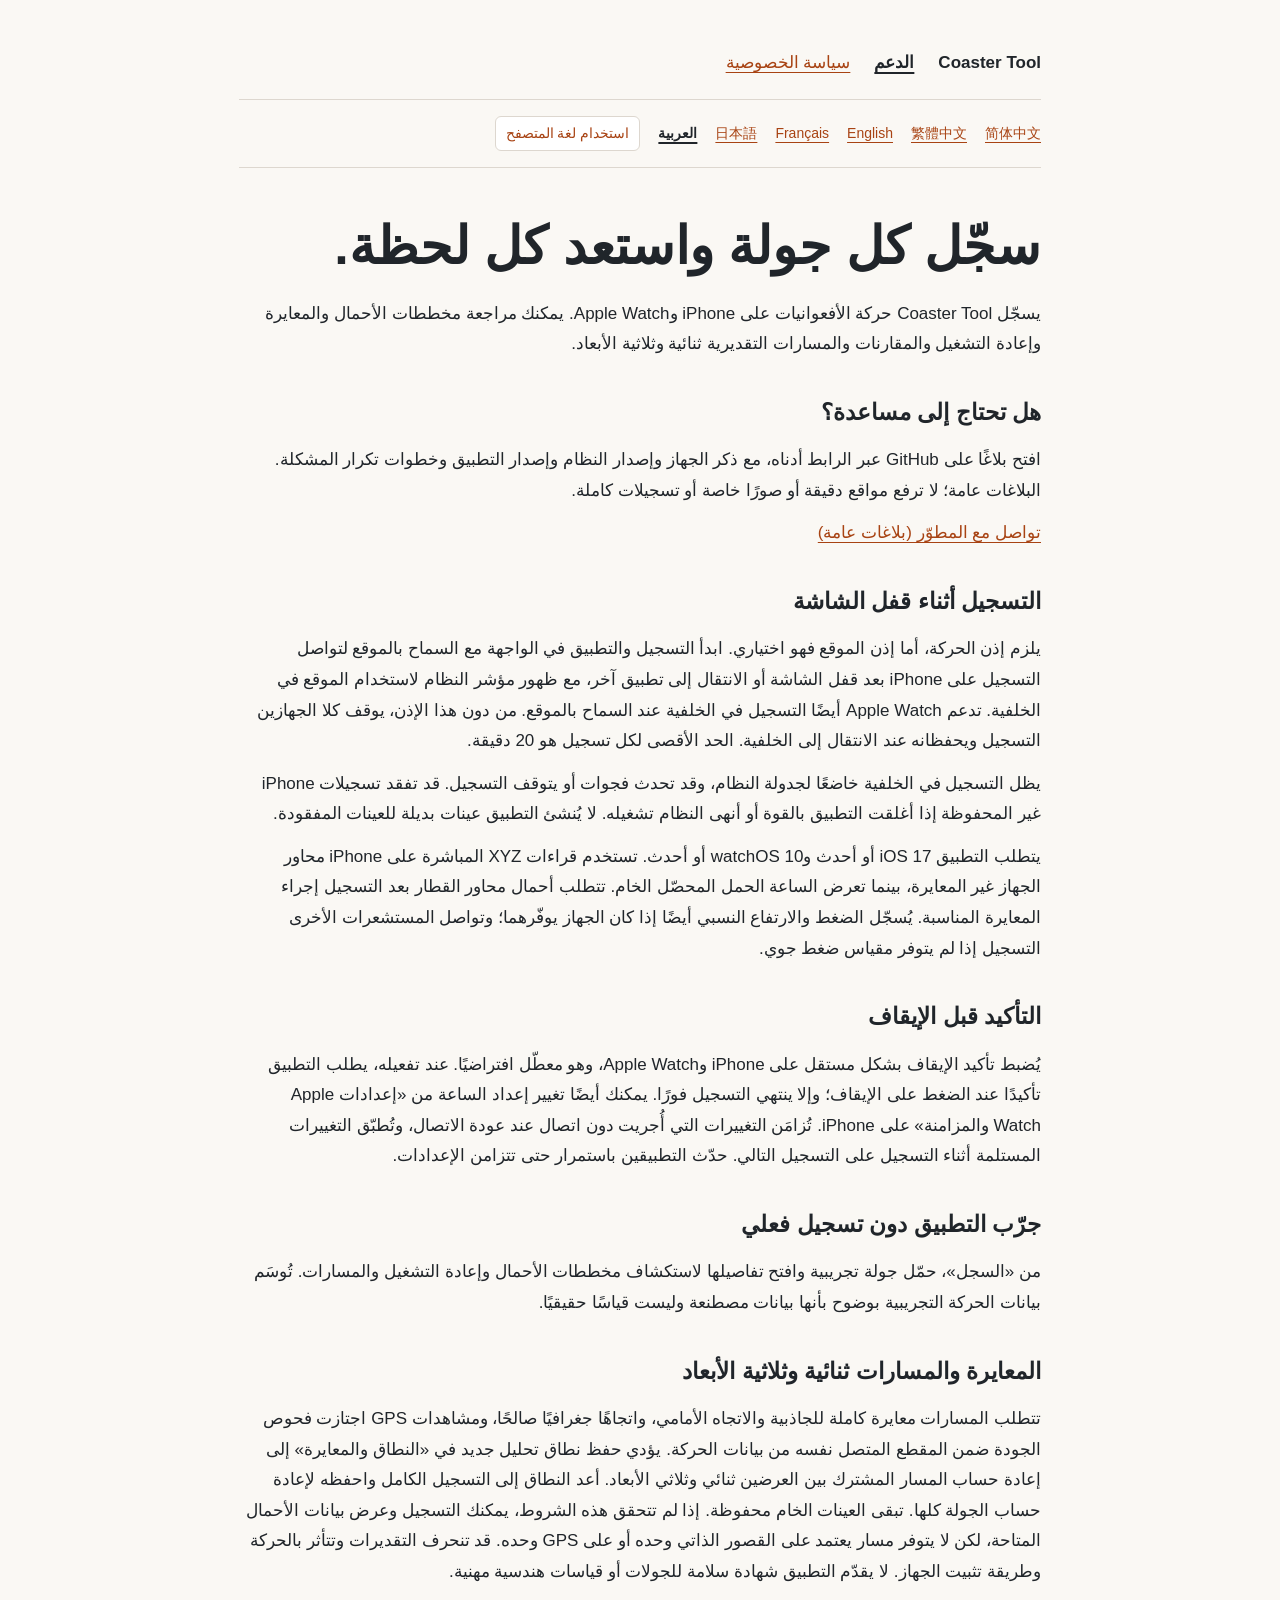
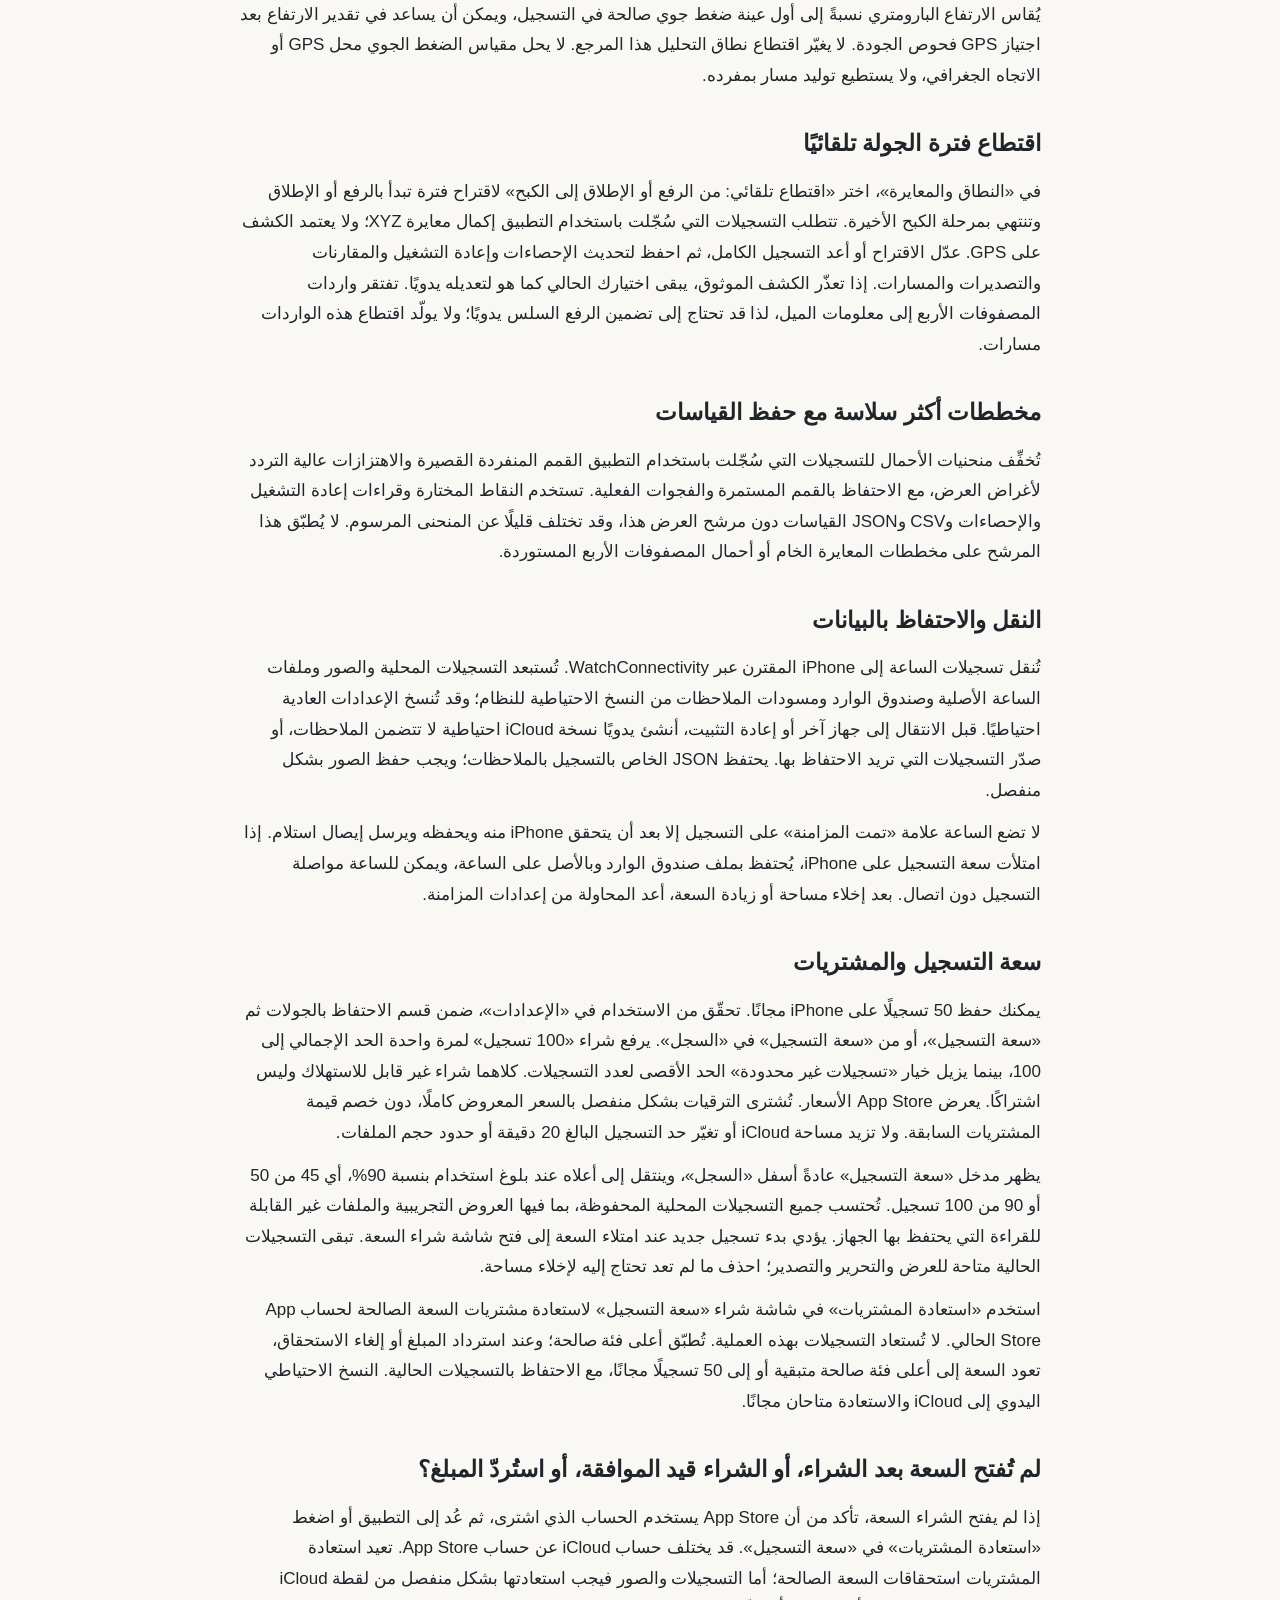
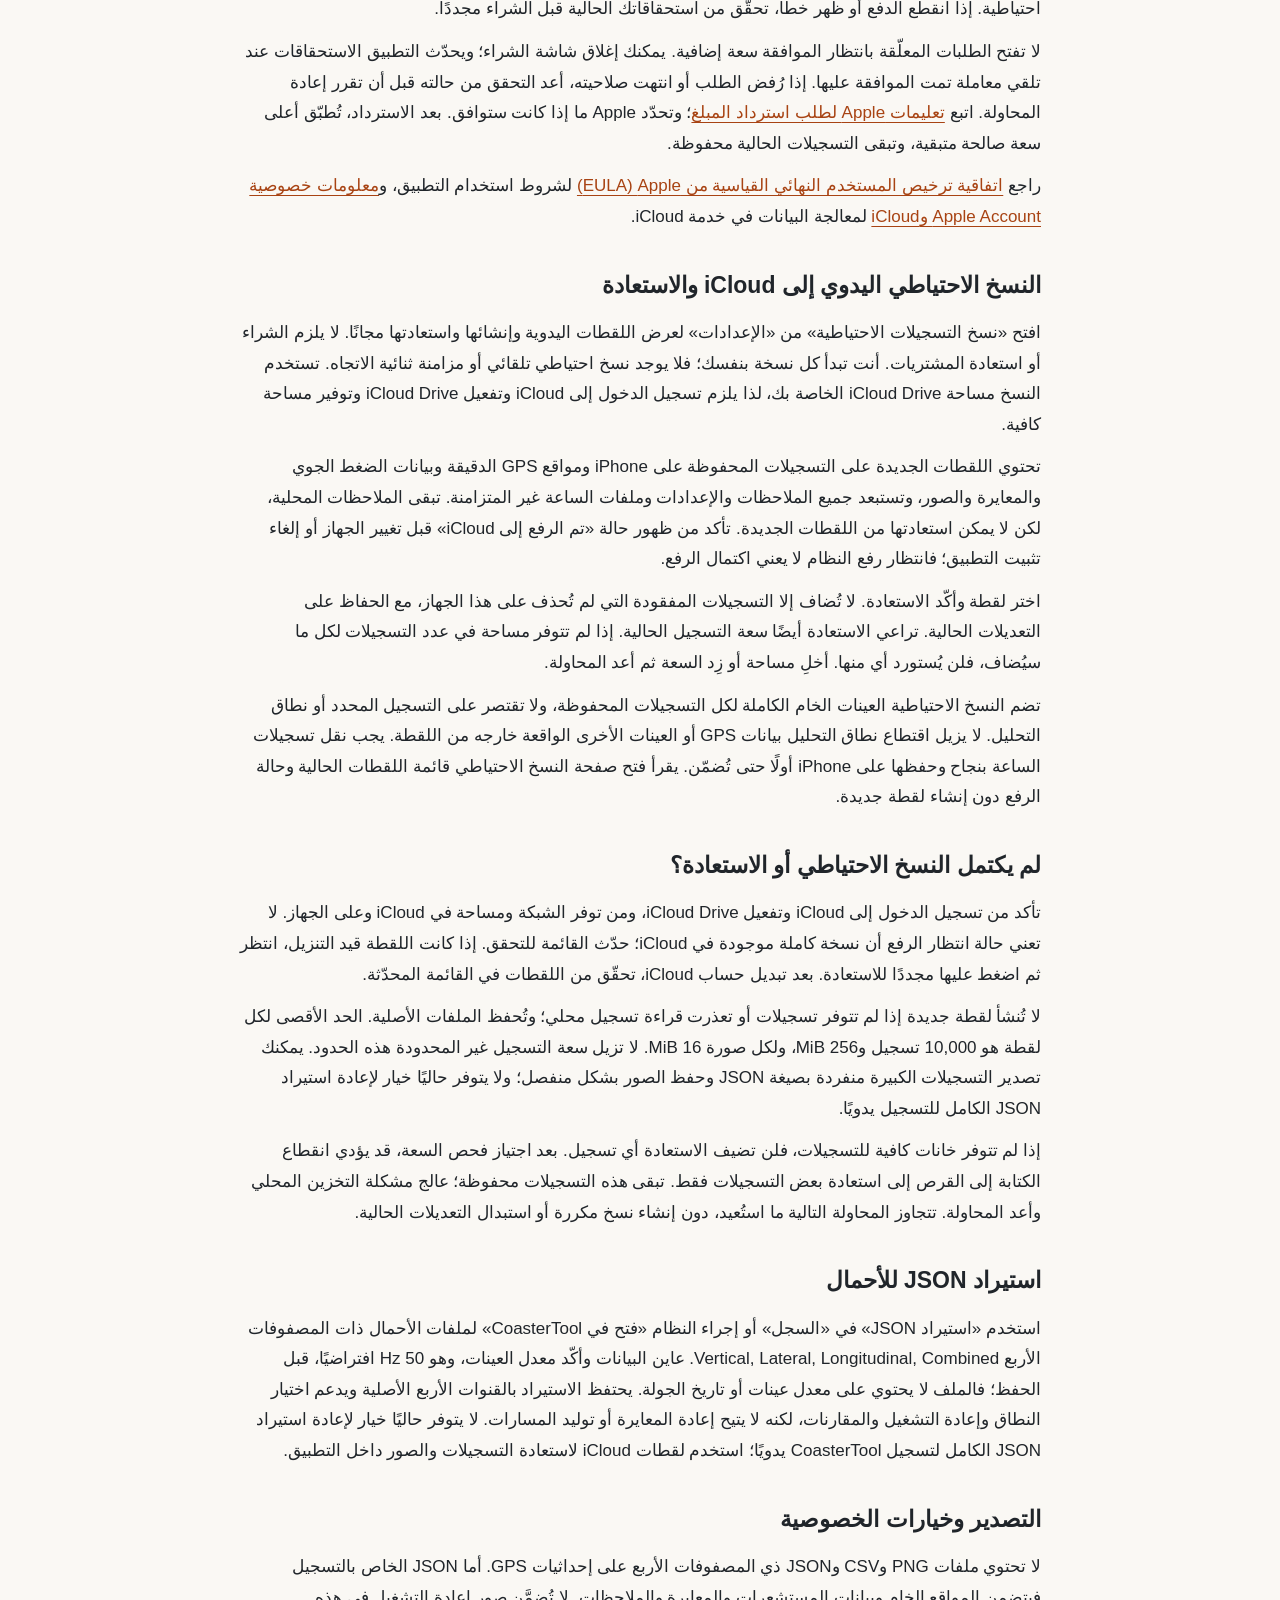
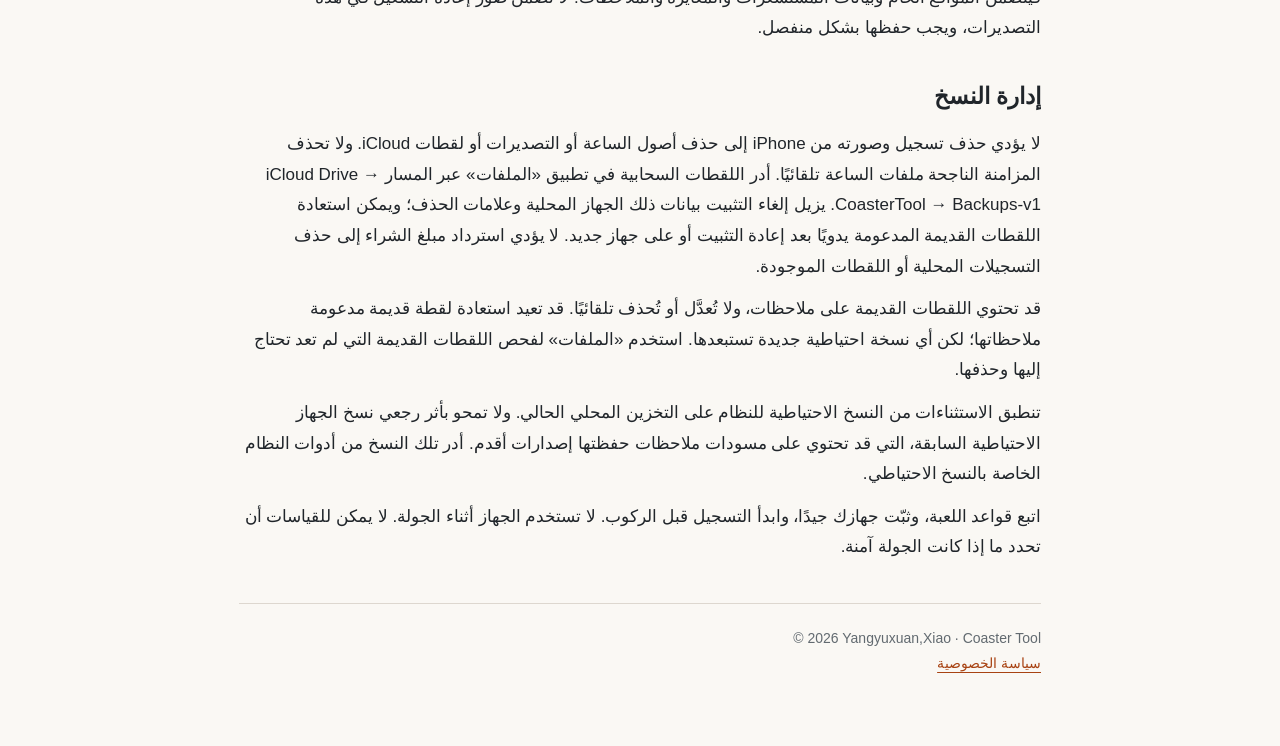
==== ar/index.html @ 950d268e "docs(i10n): add Japanese and Arabic" ====
<!doctype html>
<html lang="ar" data-language="ar" data-page="index.html" dir="rtl">
<head>
    <meta charset="utf-8">
    <meta name="viewport" content="width=device-width,initial-scale=1">
    <title>Coaster Tool — الدعم</title>
    <meta name="description" content="مساعدة Coaster Tool للتسجيل وشراء سعة التسجيل واستعادتها والنسخ الاحتياطي اليدوي المجاني إلى iCloud وإدارة البيانات.">
    <link rel="stylesheet" href="../style.css">
    <link rel="alternate" hreflang="zh-Hans" href="../zh-Hans/index.html">
    <link rel="alternate" hreflang="zh-Hant" href="../zh-Hant/index.html">
    <link rel="alternate" hreflang="en" href="../en/index.html">
    <link rel="alternate" hreflang="fr" href="../fr/index.html">
    <link rel="alternate" hreflang="ja" href="../ja/index.html">
    <link rel="alternate" hreflang="ar" href="../ar/index.html">
    <link rel="alternate" hreflang="x-default" href="../index.html">
    <script src="../language.js" defer></script>
</head>
<body>
<main>
    <nav aria-label="التنقل في الموقع">
        <strong><bdi dir="ltr">Coaster Tool</bdi></strong>
        <a href="index.html" aria-current="page">الدعم</a>
        <a href="privacy.html">سياسة الخصوصية</a>
    </nav>
    <nav class="language-switcher" aria-label="اختر اللغة">
        <a href="../zh-Hans/index.html" lang="zh-Hans" hreflang="zh-Hans" data-language-link="zh-Hans" dir="ltr">简体中文</a>
        <a href="../zh-Hant/index.html" lang="zh-Hant" hreflang="zh-Hant" data-language-link="zh-Hant" dir="ltr">繁體中文</a>
        <a href="../en/index.html" lang="en" hreflang="en" data-language-link="en" dir="ltr">English</a>
        <a href="../fr/index.html" lang="fr" hreflang="fr" data-language-link="fr" dir="ltr">Français</a>
        <a href="../ja/index.html" lang="ja" hreflang="ja" data-language-link="ja" dir="ltr">日本語</a>
        <a href="../ar/index.html" lang="ar" hreflang="ar" data-language-link="ar" aria-current="true" dir="rtl">العربية</a>
        <button type="button" data-auto-language hidden>استخدام لغة المتصفح</button>
    </nav>
    <h1>سجّل كل جولة واستعد كل لحظة.</h1>
    <p>يسجّل <bdi dir="ltr">Coaster Tool</bdi> حركة الأفعوانيات على iPhone وApple Watch. يمكنك مراجعة مخططات الأحمال والمعايرة وإعادة التشغيل والمقارنات والمسارات التقديرية ثنائية وثلاثية الأبعاد.</p>
    <h2>هل تحتاج إلى مساعدة؟</h2>
    <p>افتح بلاغًا على GitHub عبر الرابط أدناه، مع ذكر الجهاز وإصدار النظام وإصدار التطبيق وخطوات تكرار المشكلة. البلاغات عامة؛ لا ترفع مواقع دقيقة أو صورًا خاصة أو تسجيلات كاملة.</p>
    <p><a href="https://github.com/YangYuXuanXiao/CoasterToolWeb/issues">تواصل مع المطوّر (بلاغات عامة)</a></p>
    <h2>التسجيل أثناء قفل الشاشة</h2>
    <p>يلزم إذن الحركة، أما إذن الموقع فهو اختياري. ابدأ التسجيل والتطبيق في الواجهة مع السماح بالموقع لتواصل التسجيل على iPhone بعد قفل الشاشة أو الانتقال إلى تطبيق آخر، مع ظهور مؤشر النظام لاستخدام الموقع في الخلفية. تدعم Apple Watch أيضًا التسجيل في الخلفية عند السماح بالموقع. من دون هذا الإذن، يوقف كلا الجهازين التسجيل ويحفظانه عند الانتقال إلى الخلفية. الحد الأقصى لكل تسجيل هو 20 دقيقة.</p>
    <p>يظل التسجيل في الخلفية خاضعًا لجدولة النظام، وقد تحدث فجوات أو يتوقف التسجيل. قد تفقد تسجيلات iPhone غير المحفوظة إذا أغلقت التطبيق بالقوة أو أنهى النظام تشغيله. لا يُنشئ التطبيق عينات بديلة للعينات المفقودة.</p>
    <p>يتطلب التطبيق iOS 17 أو أحدث وwatchOS 10 أو أحدث. تستخدم قراءات XYZ المباشرة على iPhone محاور الجهاز غير المعايرة، بينما تعرض الساعة الحمل المحصّل الخام. تتطلب أحمال محاور القطار بعد التسجيل إجراء المعايرة المناسبة. يُسجّل الضغط والارتفاع النسبي أيضًا إذا كان الجهاز يوفّرهما؛ وتواصل المستشعرات الأخرى التسجيل إذا لم يتوفر مقياس ضغط جوي.</p>
    <h2>التأكيد قبل الإيقاف</h2>
    <p>يُضبط تأكيد الإيقاف بشكل مستقل على iPhone وApple Watch، وهو معطّل افتراضيًا. عند تفعيله، يطلب التطبيق تأكيدًا عند الضغط على الإيقاف؛ وإلا ينتهي التسجيل فورًا. يمكنك أيضًا تغيير إعداد الساعة من «إعدادات Apple Watch والمزامنة» على iPhone. تُزامَن التغييرات التي أُجريت دون اتصال عند عودة الاتصال، وتُطبّق التغييرات المستلمة أثناء التسجيل على التسجيل التالي. حدّث التطبيقين باستمرار حتى تتزامن الإعدادات.</p>
    <h2>جرّب التطبيق دون تسجيل فعلي</h2>
    <p>من «السجل»، حمّل جولة تجريبية وافتح تفاصيلها لاستكشاف مخططات الأحمال وإعادة التشغيل والمسارات. تُوسَم بيانات الحركة التجريبية بوضوح بأنها بيانات مصطنعة وليست قياسًا حقيقيًا.</p>
    <h2>المعايرة والمسارات ثنائية وثلاثية الأبعاد</h2>
    <p>تتطلب المسارات معايرة كاملة للجاذبية والاتجاه الأمامي، واتجاهًا جغرافيًا صالحًا، ومشاهدات GPS اجتازت فحوص الجودة ضمن المقطع المتصل نفسه من بيانات الحركة. يؤدي حفظ نطاق تحليل جديد في «النطاق والمعايرة» إلى إعادة حساب المسار المشترك بين العرضين ثنائي وثلاثي الأبعاد. أعد النطاق إلى التسجيل الكامل واحفظه لإعادة حساب الجولة كلها. تبقى العينات الخام محفوظة. إذا لم تتحقق هذه الشروط، يمكنك التسجيل وعرض بيانات الأحمال المتاحة، لكن لا يتوفر مسار يعتمد على القصور الذاتي وحده أو على GPS وحده. قد تنحرف التقديرات وتتأثر بالحركة وطريقة تثبيت الجهاز. لا يقدّم التطبيق شهادة سلامة للجولات أو قياسات هندسية مهنية.</p>
    <p>يُقاس الارتفاع البارومتري نسبةً إلى أول عينة ضغط جوي صالحة في التسجيل، ويمكن أن يساعد في تقدير الارتفاع بعد اجتياز GPS فحوص الجودة. لا يغيّر اقتطاع نطاق التحليل هذا المرجع. لا يحل مقياس الضغط الجوي محل GPS أو الاتجاه الجغرافي، ولا يستطيع توليد مسار بمفرده.</p>
    <h2>اقتطاع فترة الجولة تلقائيًا</h2>
    <p>في «النطاق والمعايرة»، اختر «اقتطاع تلقائي: من الرفع أو الإطلاق إلى الكبح» لاقتراح فترة تبدأ بالرفع أو الإطلاق وتنتهي بمرحلة الكبح الأخيرة. تتطلب التسجيلات التي سُجّلت باستخدام التطبيق إكمال معايرة XYZ؛ ولا يعتمد الكشف على GPS. عدّل الاقتراح أو أعد التسجيل الكامل، ثم احفظ لتحديث الإحصاءات وإعادة التشغيل والمقارنات والتصديرات والمسارات. إذا تعذّر الكشف الموثوق، يبقى اختيارك الحالي كما هو لتعديله يدويًا. تفتقر واردات المصفوفات الأربع إلى معلومات الميل، لذا قد تحتاج إلى تضمين الرفع السلس يدويًا؛ ولا يولّد اقتطاع هذه الواردات مسارات.</p>
    <h2>مخططات أكثر سلاسة مع حفظ القياسات</h2>
    <p>تُخفِّف منحنيات الأحمال للتسجيلات التي سُجّلت باستخدام التطبيق القمم المنفردة القصيرة والاهتزازات عالية التردد لأغراض العرض، مع الاحتفاظ بالقمم المستمرة والفجوات الفعلية. تستخدم النقاط المختارة وقراءات إعادة التشغيل والإحصاءات وCSV وJSON القياسات دون مرشح العرض هذا، وقد تختلف قليلًا عن المنحنى المرسوم. لا يُطبّق هذا المرشح على مخططات المعايرة الخام أو أحمال المصفوفات الأربع المستوردة.</p>
    <h2>النقل والاحتفاظ بالبيانات</h2>
    <p>تُنقل تسجيلات الساعة إلى iPhone المقترن عبر WatchConnectivity. تُستبعد التسجيلات المحلية والصور وملفات الساعة الأصلية وصندوق الوارد ومسودات الملاحظات من النسخ الاحتياطية للنظام؛ وقد تُنسخ الإعدادات العادية احتياطيًا. قبل الانتقال إلى جهاز آخر أو إعادة التثبيت، أنشئ يدويًا نسخة iCloud احتياطية لا تتضمن الملاحظات، أو صدّر التسجيلات التي تريد الاحتفاظ بها. يحتفظ JSON الخاص بالتسجيل بالملاحظات؛ ويجب حفظ الصور بشكل منفصل.</p>
    <p>لا تضع الساعة علامة «تمت المزامنة» على التسجيل إلا بعد أن يتحقق iPhone منه ويحفظه ويرسل إيصال استلام. إذا امتلأت سعة التسجيل على iPhone، يُحتفظ بملف صندوق الوارد وبالأصل على الساعة، ويمكن للساعة مواصلة التسجيل دون اتصال. بعد إخلاء مساحة أو زيادة السعة، أعد المحاولة من إعدادات المزامنة.</p>
    <h2>سعة التسجيل والمشتريات</h2>
    <p>يمكنك حفظ 50 تسجيلًا على iPhone مجانًا. تحقّق من الاستخدام في «الإعدادات»، ضمن قسم الاحتفاظ بالجولات ثم «سعة التسجيل»، أو من «سعة التسجيل» في «السجل». يرفع شراء «100 تسجيل» لمرة واحدة الحد الإجمالي إلى 100، بينما يزيل خيار «تسجيلات غير محدودة» الحد الأقصى لعدد التسجيلات. كلاهما شراء غير قابل للاستهلاك وليس اشتراكًا. يعرض App Store الأسعار. تُشترى الترقيات بشكل منفصل بالسعر المعروض كاملًا، دون خصم قيمة المشتريات السابقة. ولا تزيد مساحة iCloud أو تغيّر حد التسجيل البالغ 20 دقيقة أو حدود حجم الملفات.</p>
    <p>يظهر مدخل «سعة التسجيل» عادةً أسفل «السجل»، وينتقل إلى أعلاه عند بلوغ استخدام بنسبة 90%، أي 45 من 50 أو 90 من 100 تسجيل. تُحتسب جميع التسجيلات المحلية المحفوظة، بما فيها العروض التجريبية والملفات غير القابلة للقراءة التي يحتفظ بها الجهاز. يؤدي بدء تسجيل جديد عند امتلاء السعة إلى فتح شاشة شراء السعة. تبقى التسجيلات الحالية متاحة للعرض والتحرير والتصدير؛ احذف ما لم تعد تحتاج إليه لإخلاء مساحة.</p>
    <p>استخدم «استعادة المشتريات» في شاشة شراء «سعة التسجيل» لاستعادة مشتريات السعة الصالحة لحساب App Store الحالي. لا تُستعاد التسجيلات بهذه العملية. تُطبّق أعلى فئة صالحة؛ وعند استرداد المبلغ أو إلغاء الاستحقاق، تعود السعة إلى أعلى فئة صالحة متبقية أو إلى 50 تسجيلًا مجانًا، مع الاحتفاظ بالتسجيلات الحالية. النسخ الاحتياطي اليدوي إلى iCloud والاستعادة متاحان مجانًا.</p>
    <h2>لم تُفتح السعة بعد الشراء، أو الشراء قيد الموافقة، أو استُردّ المبلغ؟</h2>
    <p>إذا لم يفتح الشراء السعة، تأكد من أن App Store يستخدم الحساب الذي اشترى، ثم عُد إلى التطبيق أو اضغط «استعادة المشتريات» في «سعة التسجيل». قد يختلف حساب iCloud عن حساب App Store. تعيد استعادة المشتريات استحقاقات السعة الصالحة؛ أما التسجيلات والصور فيجب استعادتها بشكل منفصل من لقطة iCloud احتياطية. إذا انقطع الدفع أو ظهر خطأ، تحقّق من استحقاقاتك الحالية قبل الشراء مجددًا.</p>
    <p>لا تفتح الطلبات المعلّقة بانتظار الموافقة سعة إضافية. يمكنك إغلاق شاشة الشراء؛ ويحدّث التطبيق الاستحقاقات عند تلقي معاملة تمت الموافقة عليها. إذا رُفض الطلب أو انتهت صلاحيته، أعد التحقق من حالته قبل أن تقرر إعادة المحاولة. اتبع <a href="https://support.apple.com/en-us/118223">تعليمات Apple لطلب استرداد المبلغ</a>؛ وتحدّد Apple ما إذا كانت ستوافق. بعد الاسترداد، تُطبّق أعلى سعة صالحة متبقية، وتبقى التسجيلات الحالية محفوظة.</p>
    <p>راجع <a href="https://www.apple.com/legal/internet-services/itunes/dev/stdeula/">اتفاقية ترخيص المستخدم النهائي القياسية من Apple‏ (EULA)</a> لشروط استخدام التطبيق، و<a href="https://www.apple.com/legal/privacy/data/en/apple-id/">معلومات خصوصية Apple Account وiCloud</a> لمعالجة البيانات في خدمة iCloud.</p>
    <h2>النسخ الاحتياطي اليدوي إلى iCloud والاستعادة</h2>
    <p>افتح «نسخ التسجيلات الاحتياطية» من «الإعدادات» لعرض اللقطات اليدوية وإنشائها واستعادتها مجانًا. لا يلزم الشراء أو استعادة المشتريات. أنت تبدأ كل نسخة بنفسك؛ فلا يوجد نسخ احتياطي تلقائي أو مزامنة ثنائية الاتجاه. تستخدم النسخ مساحة iCloud Drive الخاصة بك، لذا يلزم تسجيل الدخول إلى iCloud وتفعيل iCloud Drive وتوفير مساحة كافية.</p>
    <p>تحتوي اللقطات الجديدة على التسجيلات المحفوظة على iPhone ومواقع GPS الدقيقة وبيانات الضغط الجوي والمعايرة والصور، وتستبعد جميع الملاحظات والإعدادات وملفات الساعة غير المتزامنة. تبقى الملاحظات المحلية، لكن لا يمكن استعادتها من اللقطات الجديدة. تأكد من ظهور حالة «تم الرفع إلى iCloud» قبل تغيير الجهاز أو إلغاء تثبيت التطبيق؛ فانتظار رفع النظام لا يعني اكتمال الرفع.</p>
    <p>اختر لقطة وأكّد الاستعادة. لا تُضاف إلا التسجيلات المفقودة التي لم تُحذف على هذا الجهاز، مع الحفاظ على التعديلات الحالية. تراعي الاستعادة أيضًا سعة التسجيل الحالية. إذا لم تتوفر مساحة في عدد التسجيلات لكل ما سيُضاف، فلن يُستورد أي منها. أخلِ مساحة أو زِد السعة ثم أعد المحاولة.</p>
    <p>تضم النسخ الاحتياطية العينات الخام الكاملة لكل التسجيلات المحفوظة، ولا تقتصر على التسجيل المحدد أو نطاق التحليل. لا يزيل اقتطاع نطاق التحليل بيانات GPS أو العينات الأخرى الواقعة خارجه من اللقطة. يجب نقل تسجيلات الساعة بنجاح وحفظها على iPhone أولًا حتى تُضمّن. يقرأ فتح صفحة النسخ الاحتياطي قائمة اللقطات الحالية وحالة الرفع دون إنشاء لقطة جديدة.</p>
    <h2>لم يكتمل النسخ الاحتياطي أو الاستعادة؟</h2>
    <p>تأكد من تسجيل الدخول إلى iCloud وتفعيل iCloud Drive، ومن توفر الشبكة ومساحة في iCloud وعلى الجهاز. لا تعني حالة انتظار الرفع أن نسخة كاملة موجودة في iCloud؛ حدّث القائمة للتحقق. إذا كانت اللقطة قيد التنزيل، انتظر ثم اضغط عليها مجددًا للاستعادة. بعد تبديل حساب iCloud، تحقّق من اللقطات في القائمة المحدّثة.</p>
    <p>لا تُنشأ لقطة جديدة إذا لم تتوفر تسجيلات أو تعذرت قراءة تسجيل محلي؛ وتُحفظ الملفات الأصلية. الحد الأقصى لكل لقطة هو 10,000 تسجيل و256 MiB، ولكل صورة 16 MiB. لا تزيل سعة التسجيل غير المحدودة هذه الحدود. يمكنك تصدير التسجيلات الكبيرة منفردة بصيغة JSON وحفظ الصور بشكل منفصل؛ ولا يتوفر حاليًا خيار لإعادة استيراد JSON الكامل للتسجيل يدويًا.</p>
    <p>إذا لم تتوفر خانات كافية للتسجيلات، فلن تضيف الاستعادة أي تسجيل. بعد اجتياز فحص السعة، قد يؤدي انقطاع الكتابة إلى القرص إلى استعادة بعض التسجيلات فقط. تبقى هذه التسجيلات محفوظة؛ عالج مشكلة التخزين المحلي وأعد المحاولة. تتجاوز المحاولة التالية ما استُعيد، دون إنشاء نسخ مكررة أو استبدال التعديلات الحالية.</p>
    <h2>استيراد JSON للأحمال</h2>
    <p>استخدم «استيراد JSON» في «السجل» أو إجراء النظام «فتح في CoasterTool» لملفات الأحمال ذات المصفوفات الأربع <bdi dir="ltr">Vertical, Lateral, Longitudinal, Combined</bdi>. عاين البيانات وأكّد معدل العينات، وهو 50 Hz افتراضيًا، قبل الحفظ؛ فالملف لا يحتوي على معدل عينات أو تاريخ الجولة. يحتفظ الاستيراد بالقنوات الأربع الأصلية ويدعم اختيار النطاق وإعادة التشغيل والمقارنات، لكنه لا يتيح إعادة المعايرة أو توليد المسارات. لا يتوفر حاليًا خيار لإعادة استيراد JSON الكامل لتسجيل CoasterTool يدويًا؛ استخدم لقطات iCloud لاستعادة التسجيلات والصور داخل التطبيق.</p>
    <h2>التصدير وخيارات الخصوصية</h2>
    <p>لا تحتوي ملفات PNG وCSV وJSON ذي المصفوفات الأربع على إحداثيات GPS. أما JSON الخاص بالتسجيل فيتضمن المواقع الخام وبيانات المستشعرات والمعايرة والملاحظات. لا تُضمَّن صور إعادة التشغيل في هذه التصديرات، ويجب حفظها بشكل منفصل.</p>
    <h2>إدارة النسخ</h2>
    <p>لا يؤدي حذف تسجيل وصورته من iPhone إلى حذف أصول الساعة أو التصديرات أو لقطات iCloud. ولا تحذف المزامنة الناجحة ملفات الساعة تلقائيًا. أدر اللقطات السحابية في تطبيق «الملفات» عبر المسار <bdi dir="ltr">iCloud Drive → CoasterTool → Backups-v1</bdi>. يزيل إلغاء التثبيت بيانات ذلك الجهاز المحلية وعلامات الحذف؛ ويمكن استعادة اللقطات القديمة المدعومة يدويًا بعد إعادة التثبيت أو على جهاز جديد. لا يؤدي استرداد مبلغ الشراء إلى حذف التسجيلات المحلية أو اللقطات الموجودة.</p>
    <p>قد تحتوي اللقطات القديمة على ملاحظات، ولا تُعدَّل أو تُحذف تلقائيًا. قد تعيد استعادة لقطة قديمة مدعومة ملاحظاتها؛ لكن أي نسخة احتياطية جديدة تستبعدها. استخدم «الملفات» لفحص اللقطات القديمة التي لم تعد تحتاج إليها وحذفها.</p>
    <p>تنطبق الاستثناءات من النسخ الاحتياطية للنظام على التخزين المحلي الحالي. ولا تمحو بأثر رجعي نسخ الجهاز الاحتياطية السابقة، التي قد تحتوي على مسودات ملاحظات حفظتها إصدارات أقدم. أدر تلك النسخ من أدوات النظام الخاصة بالنسخ الاحتياطي.</p>
    <p>اتبع قواعد اللعبة، وثبّت جهازك جيدًا، وابدأ التسجيل قبل الركوب. لا تستخدم الجهاز أثناء الجولة. لا يمكن للقياسات أن تحدد ما إذا كانت الجولة آمنة.</p>
    <footer><bdi dir="ltr">© 2026 Yangyuxuan,Xiao · Coaster Tool</bdi><br><a href="privacy.html">سياسة الخصوصية</a></footer>
</main>
</body>
</html>
---- style.css ----
:root {
    color-scheme: light dark;
    --bg: #faf8f4;
    --fg: #20252a;
    --muted: #626a70;
    --card: #fff;
    --accent: #a84313;
    --line: #ddd7cf
}

* {
    box-sizing: border-box
}

body {
    margin: 0;
    background: var(--bg);
    color: var(--fg);
    font: 17px/1.8 -apple-system, BlinkMacSystemFont, "Segoe UI", sans-serif
}

main {
    max-width: 850px;
    margin: auto;
    padding: 48px 24px 70px
}

nav {
    display: flex;
    gap: 24px;
    flex-wrap: wrap;
    border-bottom: 1px solid var(--line);
    padding-bottom: 20px
}

.language-switcher {
    align-items: center;
    gap: 10px 18px;
    padding: 16px 0;
    font-size: 14px
}

nav a[aria-current] {
    color: var(--fg);
    font-weight: 600;
    text-decoration-thickness: 2px
}

button {
    border: 1px solid var(--line);
    border-radius: 6px;
    padding: 4px 10px;
    background: var(--card);
    color: var(--accent);
    font: inherit;
    cursor: pointer
}

a:focus-visible,
button:focus-visible {
    outline: 2px solid var(--accent);
    outline-offset: 4px
}

a {
    color: var(--accent);
    overflow-wrap: anywhere;
    text-underline-offset: 4px
}

h1 {
    font-size: clamp(34px, 6vw, 52px);
    line-height: 1.15;
    letter-spacing: -1.5px;
    margin: 42px 0 16px
}

/* Arabic joining and Japanese line boxes need natural spacing in large headings. */
html:lang(ar) h1,
html:lang(ja) h1 {
    letter-spacing: normal;
    line-height: 1.4
}

bdi {
    overflow-wrap: anywhere
}

h2 {
    font-size: 23px;
    margin: 32px 0 10px
}

p {
    margin: 12px 0
}

.eyebrow,
footer {
    color: var(--muted);
    font-size: 14px
}

section {
    background: var(--card);
    padding: 22px 28px;
    border: 1px solid var(--line);
    border-radius: 16px;
    margin: 24px 0
}

section h2:first-child {
    margin-top: 0
}

footer {
    border-top: 1px solid var(--line);
    padding-top: 22px;
    margin-top: 40px
}

li {
    margin: 10px 0
}

@media(prefers-color-scheme:dark) {
    :root {
        --bg: #17191b;
        --fg: #eeeae5;
        --muted: #b6b4ae;
        --card: #222629;
        --accent: #ffb184;
        --line: #454645
    }
}

@media(max-width:500px) {
    main {
        padding: 28px 18px
    }

    section {
        padding: 18px
    }
}
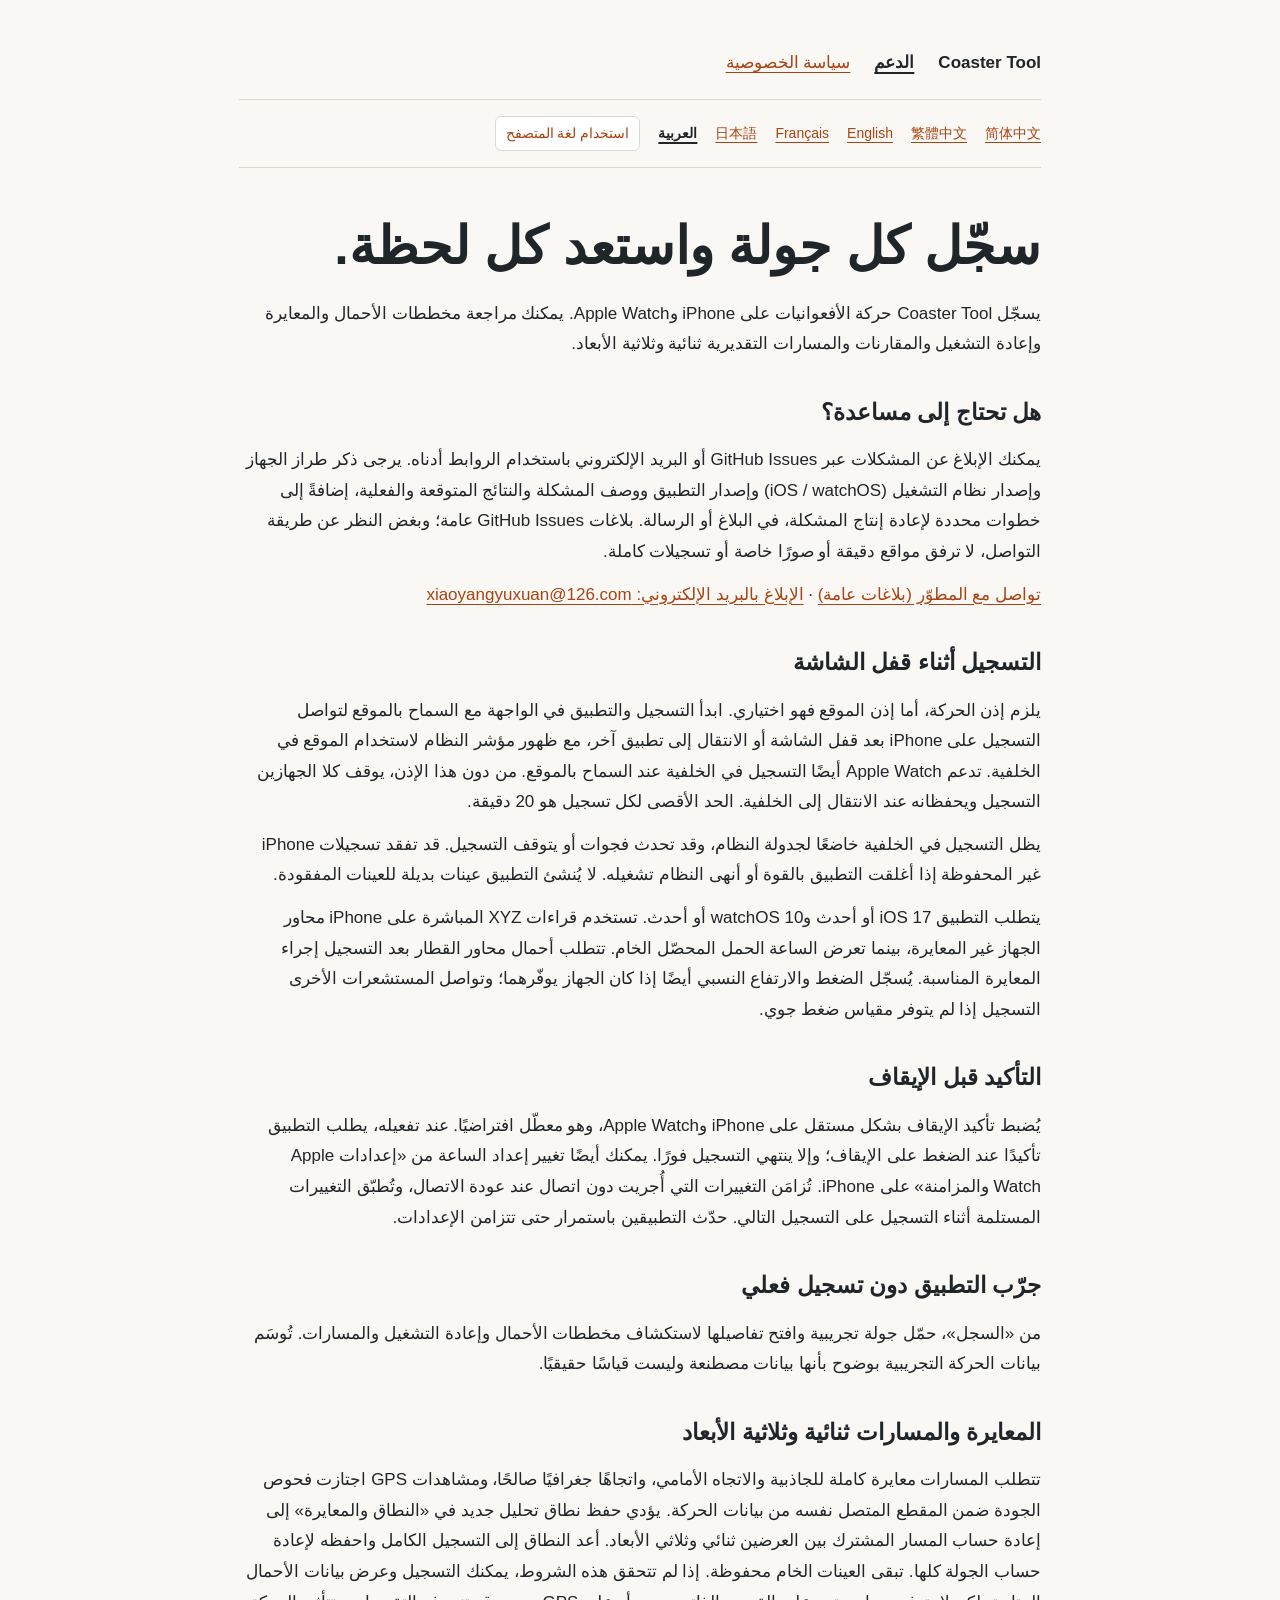
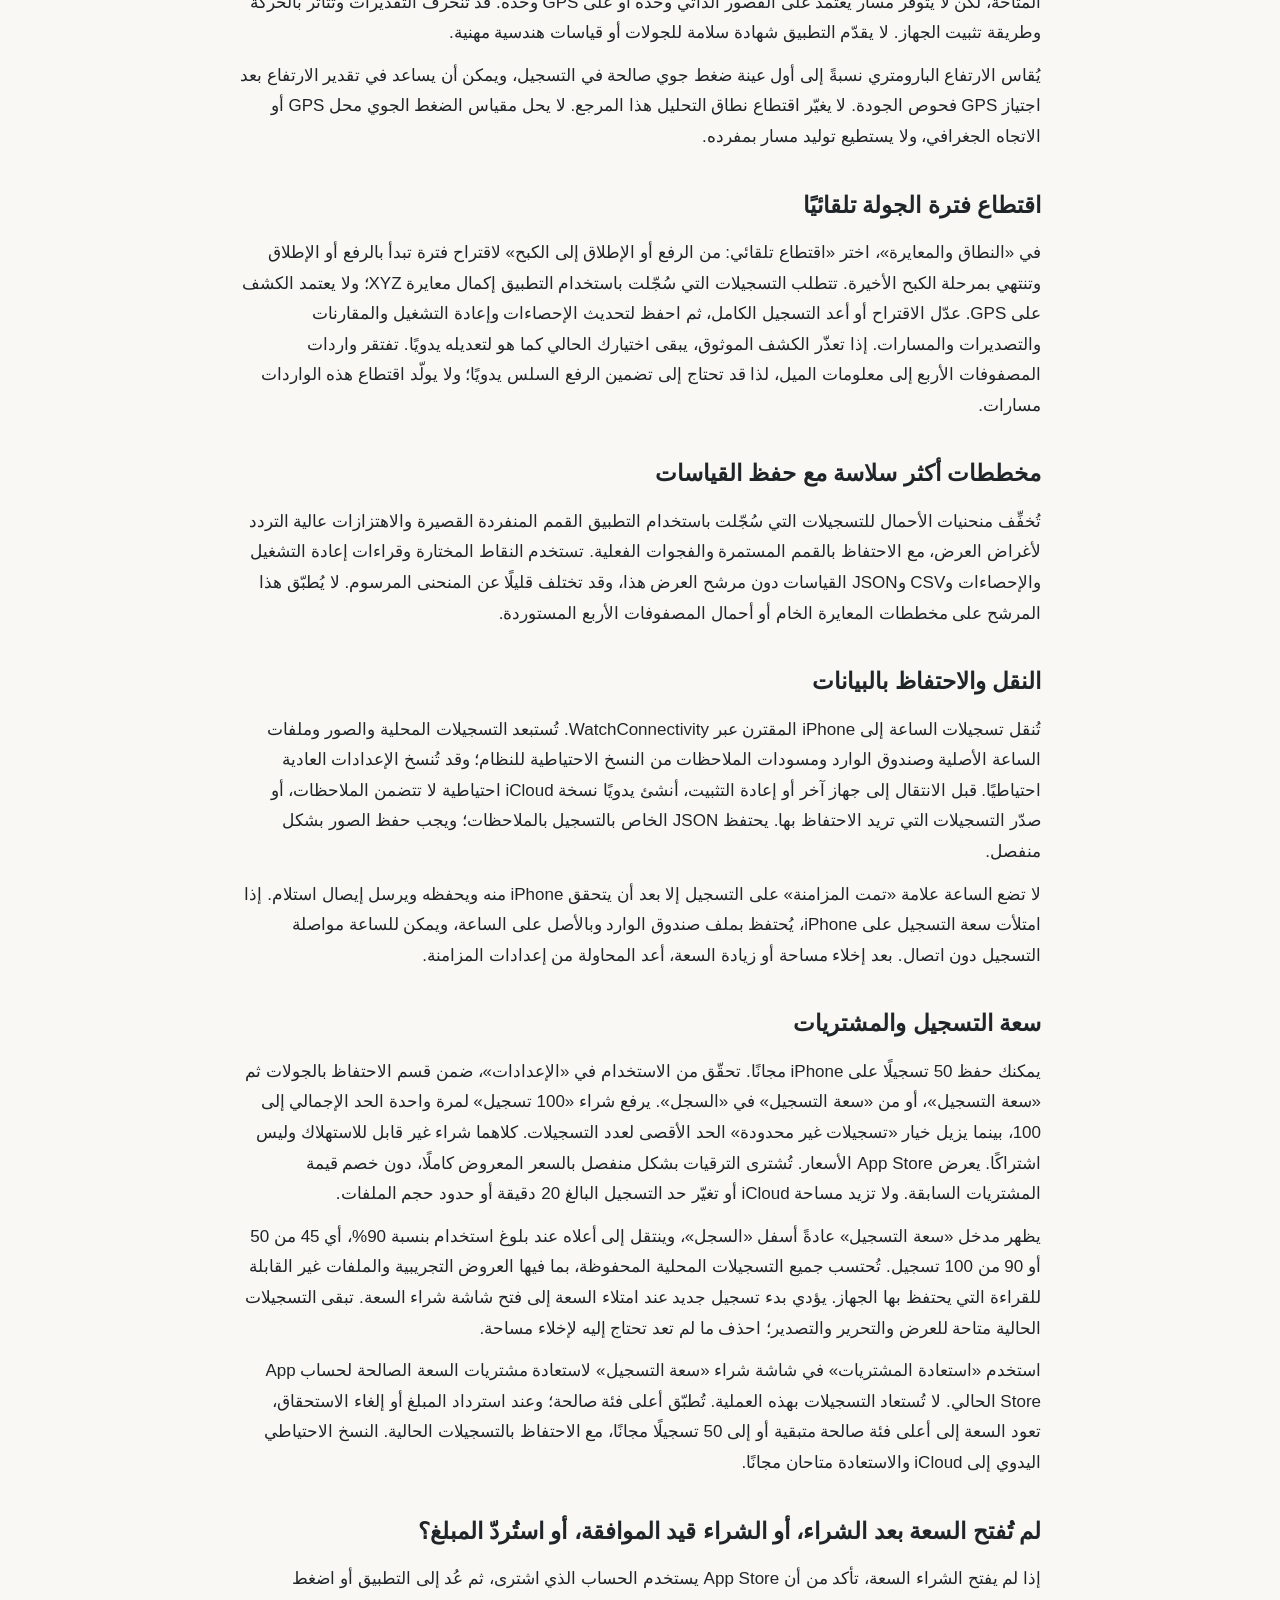
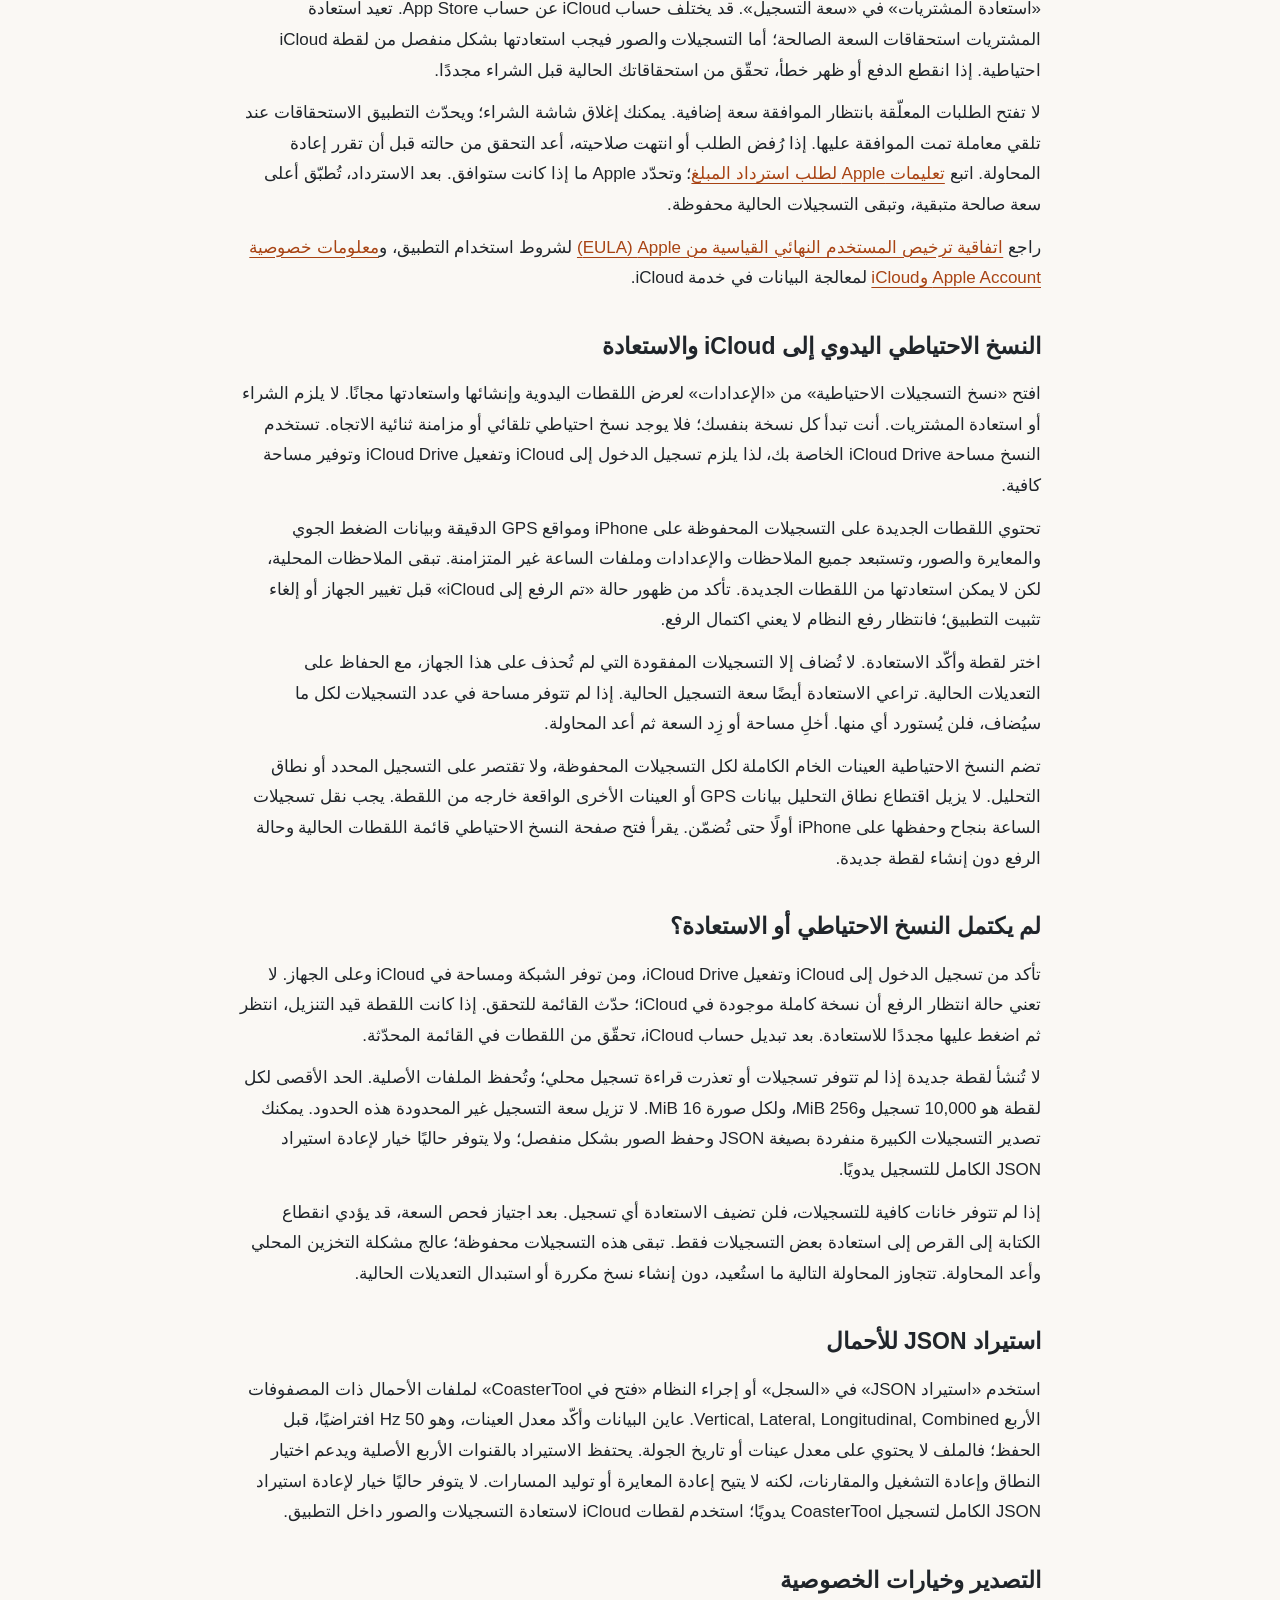
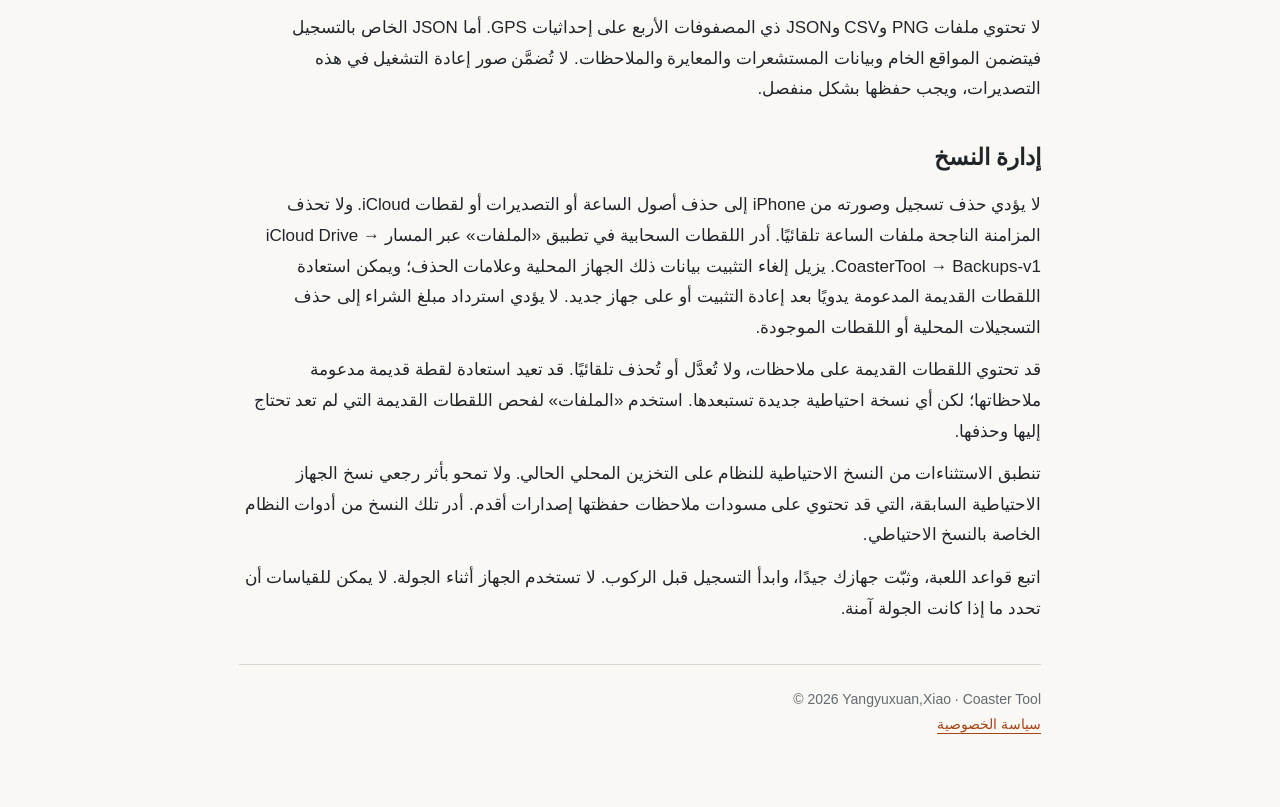
==== commit 4b3f63ca: "docs(feedback): add email feedback" ====
--- a/ar/index.html
+++ b/ar/index.html
@@ -34,8 +34,8 @@
     <h1>سجّل كل جولة واستعد كل لحظة.</h1>
     <p>يسجّل <bdi dir="ltr">Coaster Tool</bdi> حركة الأفعوانيات على iPhone وApple Watch. يمكنك مراجعة مخططات الأحمال والمعايرة وإعادة التشغيل والمقارنات والمسارات التقديرية ثنائية وثلاثية الأبعاد.</p>
     <h2>هل تحتاج إلى مساعدة؟</h2>
-    <p>افتح بلاغًا على GitHub عبر الرابط أدناه، مع ذكر الجهاز وإصدار النظام وإصدار التطبيق وخطوات تكرار المشكلة. البلاغات عامة؛ لا ترفع مواقع دقيقة أو صورًا خاصة أو تسجيلات كاملة.</p>
-    <p><a href="https://github.com/YangYuXuanXiao/CoasterToolWeb/issues">تواصل مع المطوّر (بلاغات عامة)</a></p>
+    <p>يمكنك الإبلاغ عن المشكلات عبر <bdi dir="ltr">GitHub Issues</bdi> أو البريد الإلكتروني باستخدام الروابط أدناه. يرجى ذكر طراز الجهاز وإصدار نظام التشغيل (<bdi dir="ltr">iOS / watchOS</bdi>) وإصدار التطبيق ووصف المشكلة والنتائج المتوقعة والفعلية، إضافةً إلى خطوات محددة لإعادة إنتاج المشكلة، في البلاغ أو الرسالة. بلاغات <bdi dir="ltr">GitHub Issues</bdi> عامة؛ وبغض النظر عن طريقة التواصل، لا ترفق مواقع دقيقة أو صورًا خاصة أو تسجيلات كاملة.</p>
+    <p><a href="https://github.com/YangYuXuanXiao/CoasterToolWeb/issues">تواصل مع المطوّر (بلاغات عامة)</a> · <a href="mailto:xiaoyangyuxuan@126.com">الإبلاغ بالبريد الإلكتروني: <bdi dir="ltr">xiaoyangyuxuan@126.com</bdi></a></p>
     <h2>التسجيل أثناء قفل الشاشة</h2>
     <p>يلزم إذن الحركة، أما إذن الموقع فهو اختياري. ابدأ التسجيل والتطبيق في الواجهة مع السماح بالموقع لتواصل التسجيل على iPhone بعد قفل الشاشة أو الانتقال إلى تطبيق آخر، مع ظهور مؤشر النظام لاستخدام الموقع في الخلفية. تدعم Apple Watch أيضًا التسجيل في الخلفية عند السماح بالموقع. من دون هذا الإذن، يوقف كلا الجهازين التسجيل ويحفظانه عند الانتقال إلى الخلفية. الحد الأقصى لكل تسجيل هو 20 دقيقة.</p>
     <p>يظل التسجيل في الخلفية خاضعًا لجدولة النظام، وقد تحدث فجوات أو يتوقف التسجيل. قد تفقد تسجيلات iPhone غير المحفوظة إذا أغلقت التطبيق بالقوة أو أنهى النظام تشغيله. لا يُنشئ التطبيق عينات بديلة للعينات المفقودة.</p>
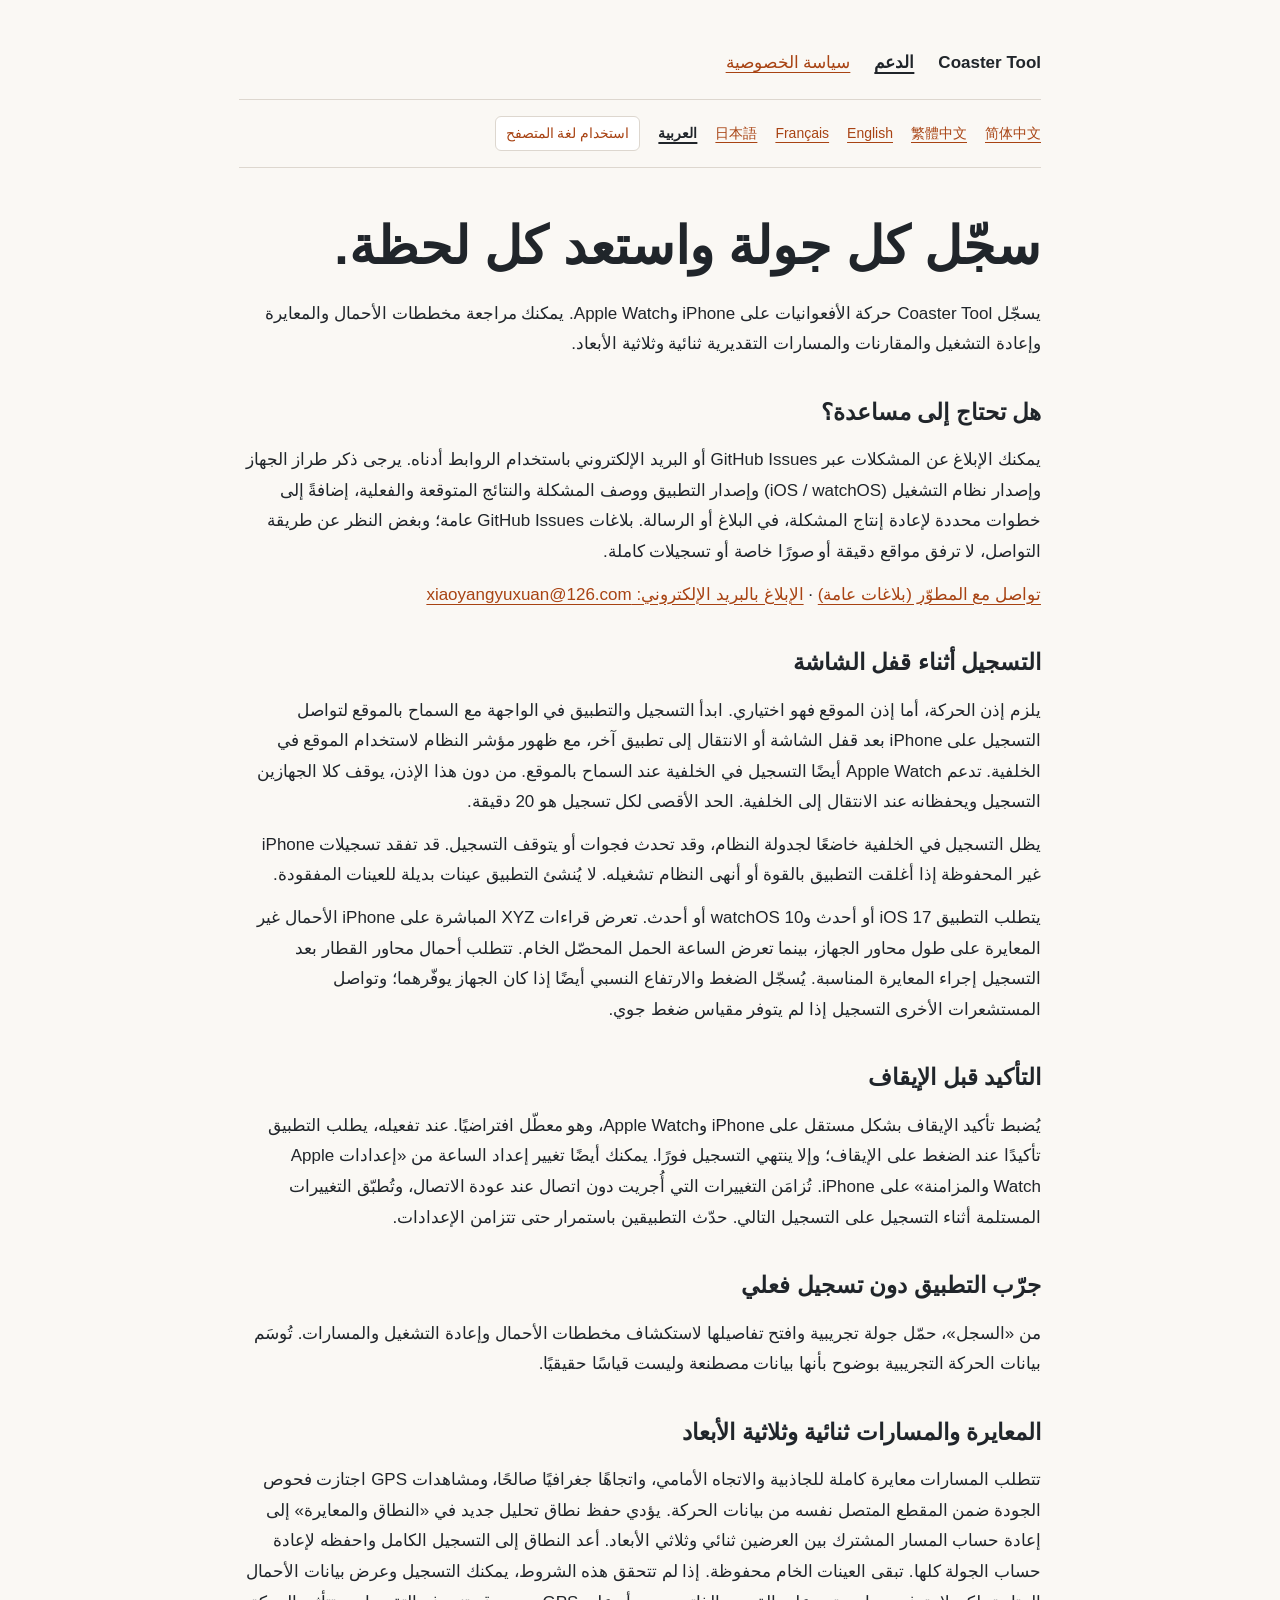
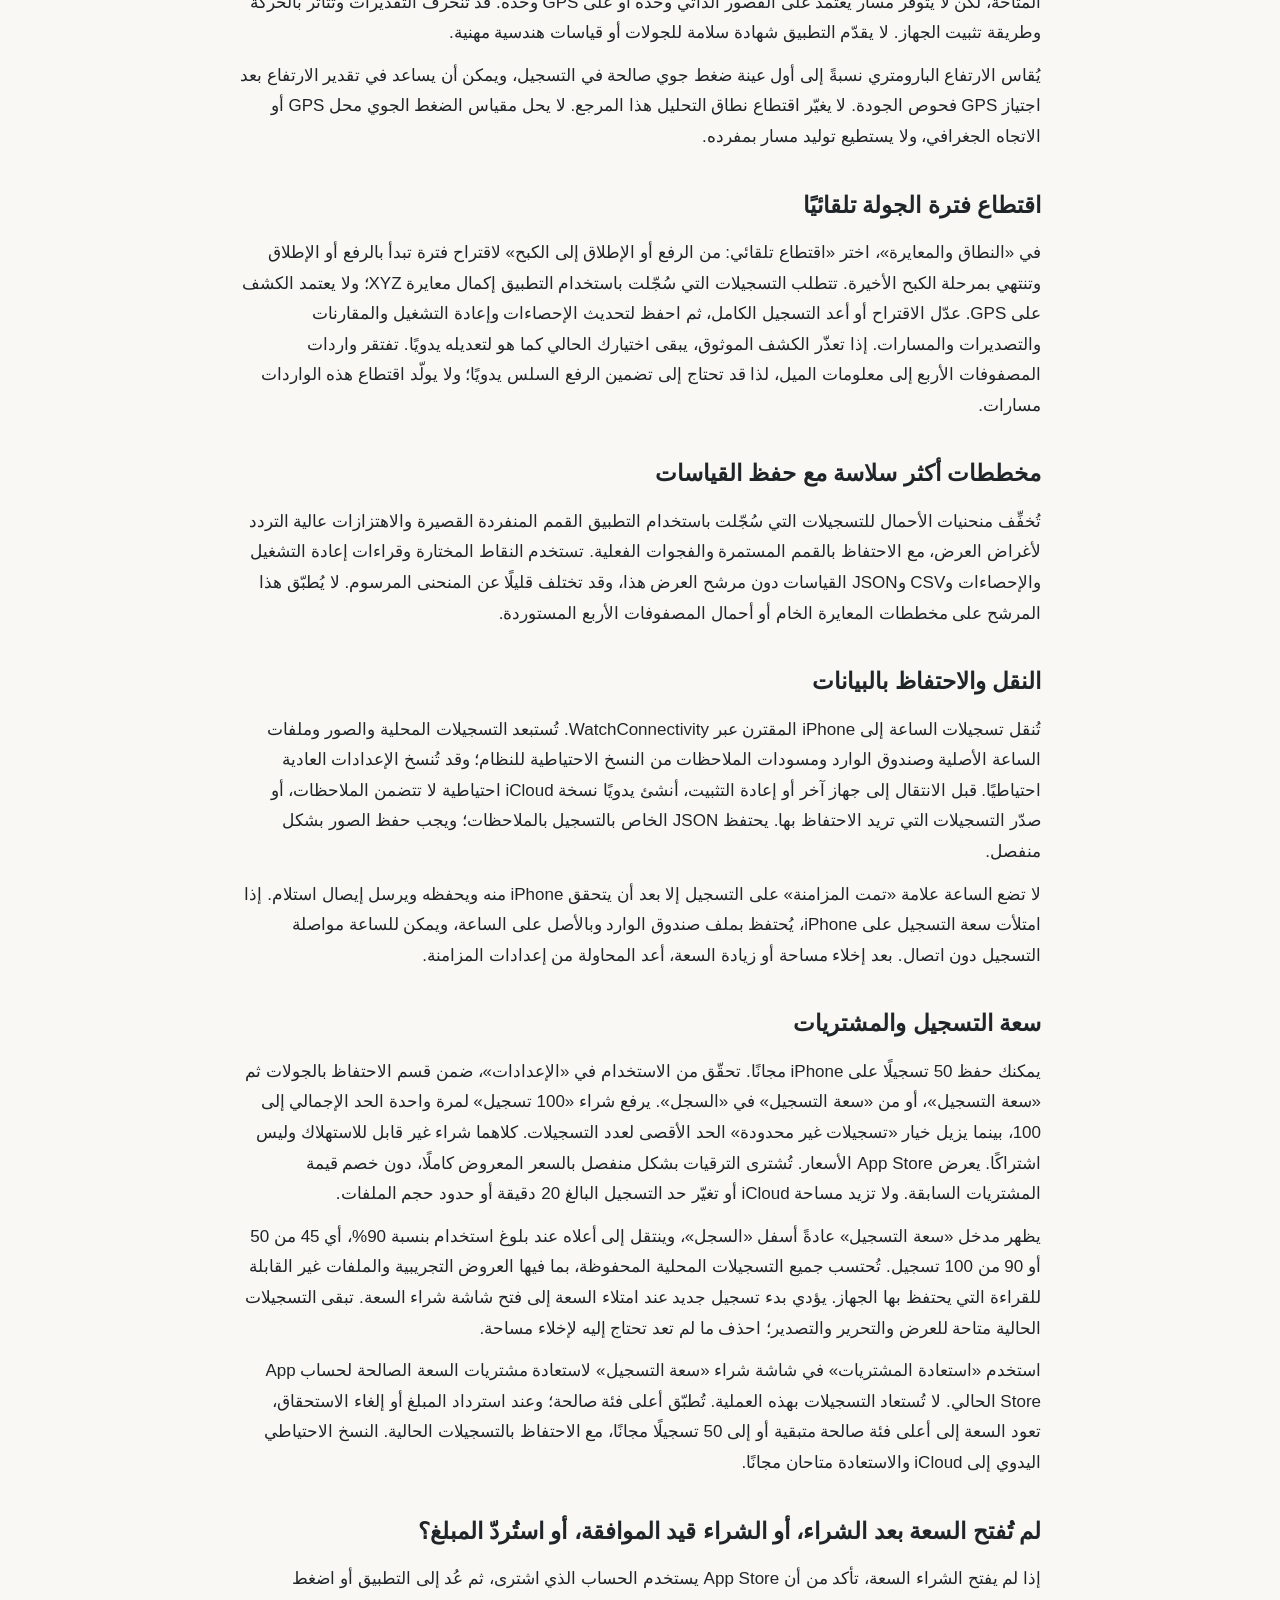
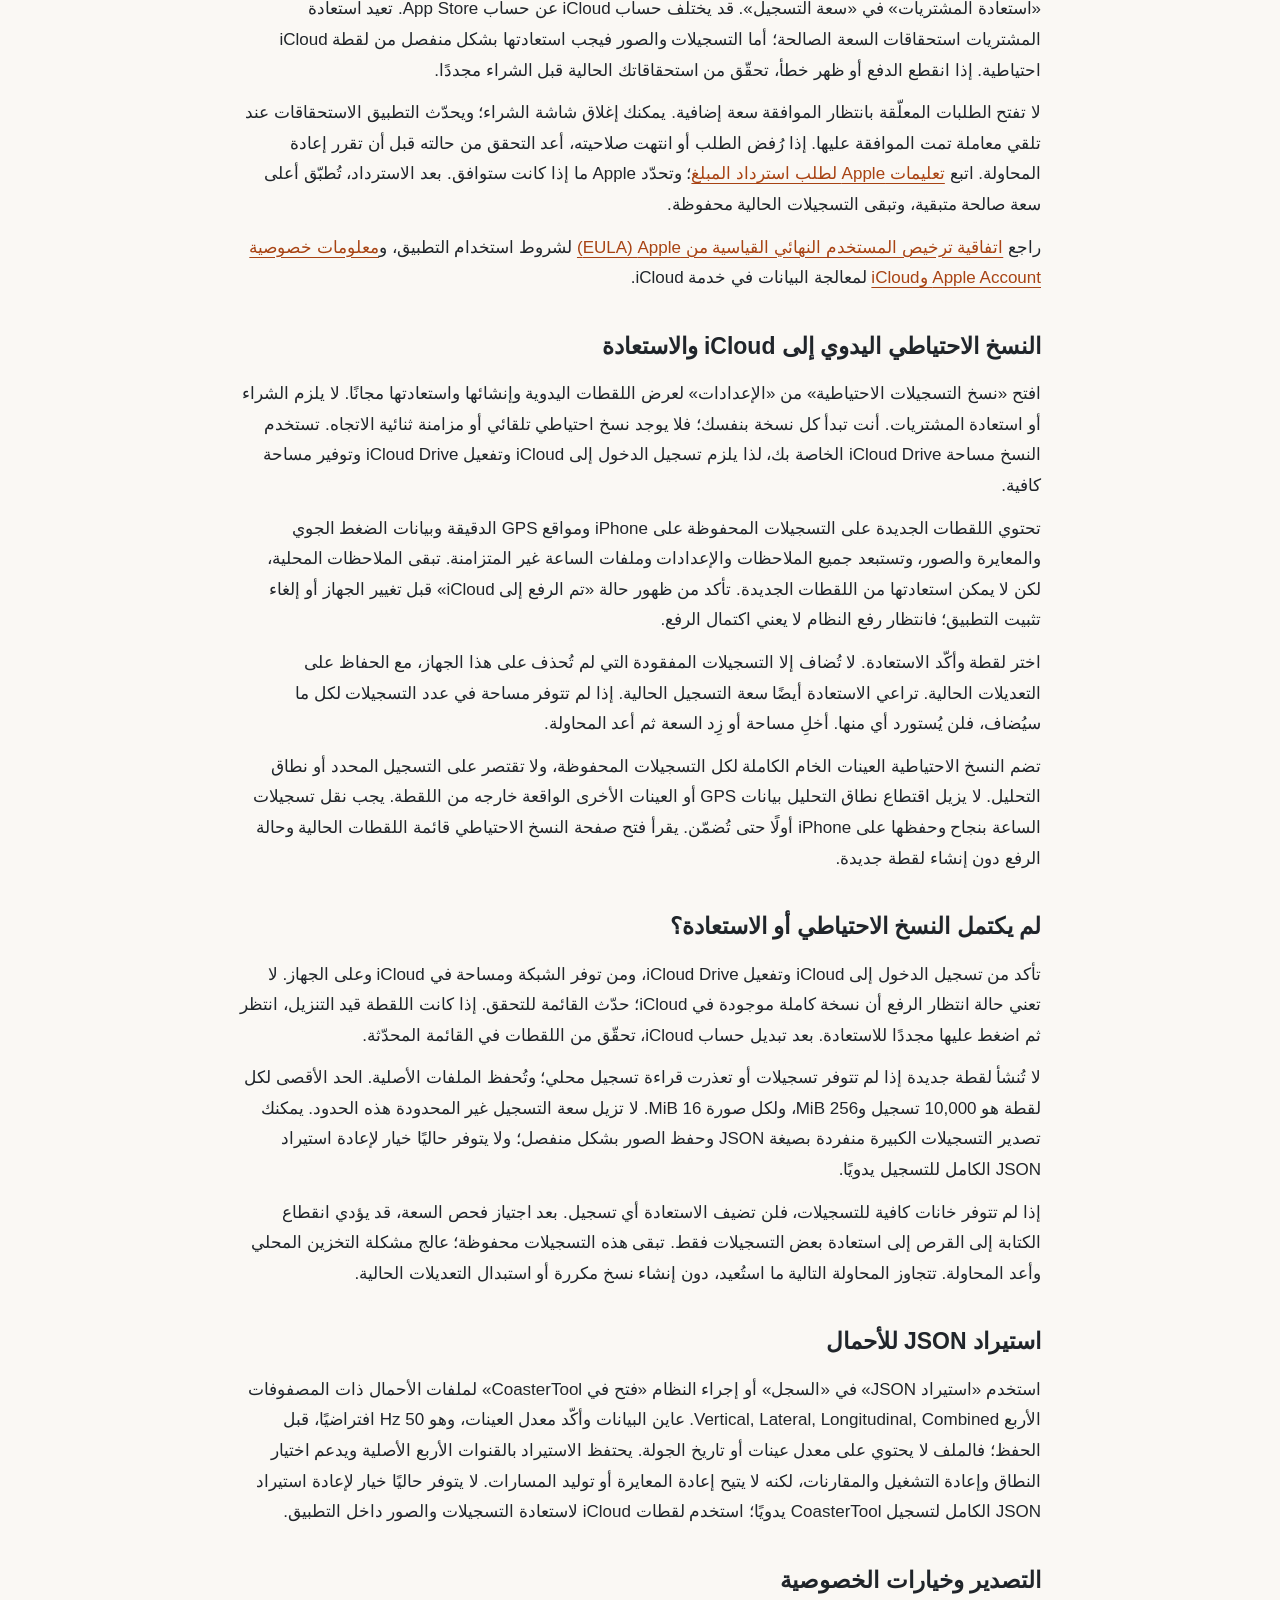
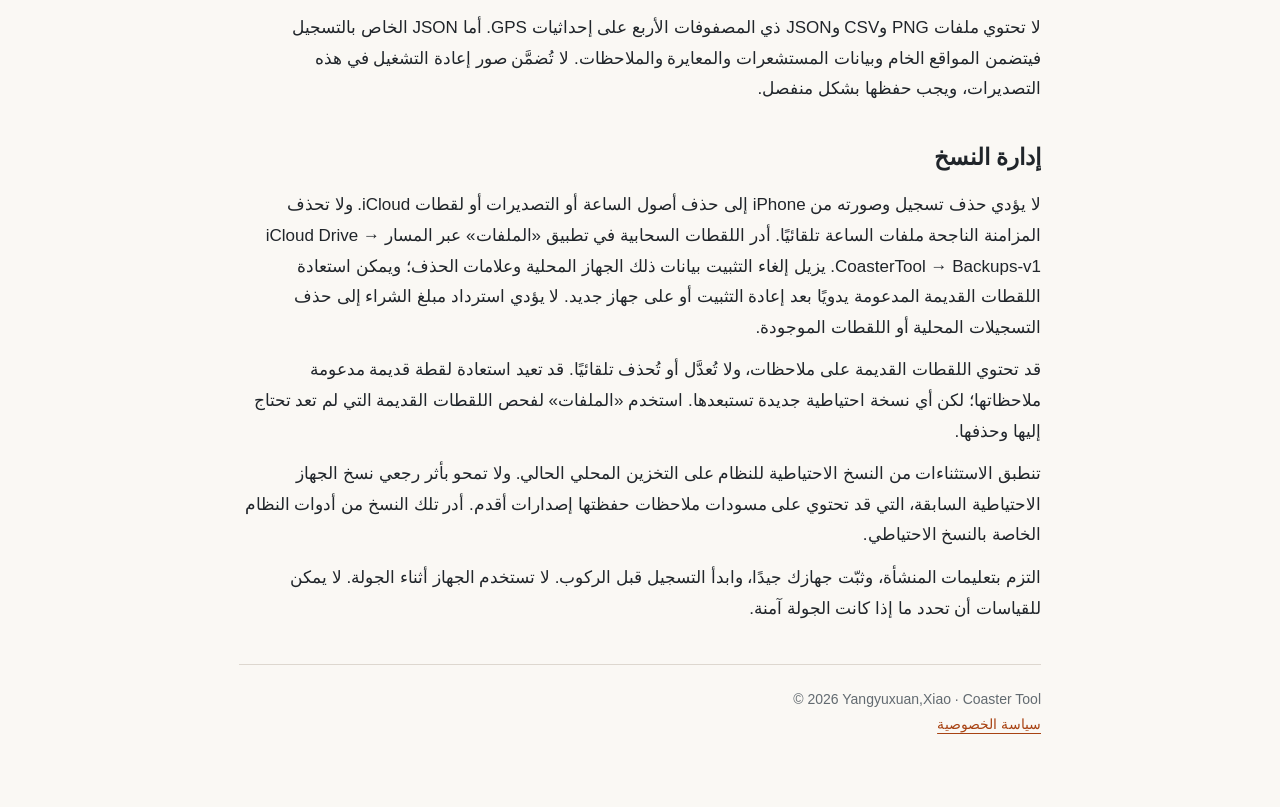
==== commit 24a4227b: "doc(i10n): fix arabic translate" ====
--- a/ar/index.html
+++ b/ar/index.html
@@ -39,7 +39,7 @@
     <h2>التسجيل أثناء قفل الشاشة</h2>
     <p>يلزم إذن الحركة، أما إذن الموقع فهو اختياري. ابدأ التسجيل والتطبيق في الواجهة مع السماح بالموقع لتواصل التسجيل على iPhone بعد قفل الشاشة أو الانتقال إلى تطبيق آخر، مع ظهور مؤشر النظام لاستخدام الموقع في الخلفية. تدعم Apple Watch أيضًا التسجيل في الخلفية عند السماح بالموقع. من دون هذا الإذن، يوقف كلا الجهازين التسجيل ويحفظانه عند الانتقال إلى الخلفية. الحد الأقصى لكل تسجيل هو 20 دقيقة.</p>
     <p>يظل التسجيل في الخلفية خاضعًا لجدولة النظام، وقد تحدث فجوات أو يتوقف التسجيل. قد تفقد تسجيلات iPhone غير المحفوظة إذا أغلقت التطبيق بالقوة أو أنهى النظام تشغيله. لا يُنشئ التطبيق عينات بديلة للعينات المفقودة.</p>
-    <p>يتطلب التطبيق iOS 17 أو أحدث وwatchOS 10 أو أحدث. تستخدم قراءات XYZ المباشرة على iPhone محاور الجهاز غير المعايرة، بينما تعرض الساعة الحمل المحصّل الخام. تتطلب أحمال محاور القطار بعد التسجيل إجراء المعايرة المناسبة. يُسجّل الضغط والارتفاع النسبي أيضًا إذا كان الجهاز يوفّرهما؛ وتواصل المستشعرات الأخرى التسجيل إذا لم يتوفر مقياس ضغط جوي.</p>
+    <p>يتطلب التطبيق iOS 17 أو أحدث وwatchOS 10 أو أحدث. تعرض قراءات XYZ المباشرة على iPhone الأحمال غير المعايرة على طول محاور الجهاز، بينما تعرض الساعة الحمل المحصّل الخام. تتطلب أحمال محاور القطار بعد التسجيل إجراء المعايرة المناسبة. يُسجّل الضغط والارتفاع النسبي أيضًا إذا كان الجهاز يوفّرهما؛ وتواصل المستشعرات الأخرى التسجيل إذا لم يتوفر مقياس ضغط جوي.</p>
     <h2>التأكيد قبل الإيقاف</h2>
     <p>يُضبط تأكيد الإيقاف بشكل مستقل على iPhone وApple Watch، وهو معطّل افتراضيًا. عند تفعيله، يطلب التطبيق تأكيدًا عند الضغط على الإيقاف؛ وإلا ينتهي التسجيل فورًا. يمكنك أيضًا تغيير إعداد الساعة من «إعدادات Apple Watch والمزامنة» على iPhone. تُزامَن التغييرات التي أُجريت دون اتصال عند عودة الاتصال، وتُطبّق التغييرات المستلمة أثناء التسجيل على التسجيل التالي. حدّث التطبيقين باستمرار حتى تتزامن الإعدادات.</p>
     <h2>جرّب التطبيق دون تسجيل فعلي</h2>
@@ -79,7 +79,7 @@
     <p>لا يؤدي حذف تسجيل وصورته من iPhone إلى حذف أصول الساعة أو التصديرات أو لقطات iCloud. ولا تحذف المزامنة الناجحة ملفات الساعة تلقائيًا. أدر اللقطات السحابية في تطبيق «الملفات» عبر المسار <bdi dir="ltr">iCloud Drive → CoasterTool → Backups-v1</bdi>. يزيل إلغاء التثبيت بيانات ذلك الجهاز المحلية وعلامات الحذف؛ ويمكن استعادة اللقطات القديمة المدعومة يدويًا بعد إعادة التثبيت أو على جهاز جديد. لا يؤدي استرداد مبلغ الشراء إلى حذف التسجيلات المحلية أو اللقطات الموجودة.</p>
     <p>قد تحتوي اللقطات القديمة على ملاحظات، ولا تُعدَّل أو تُحذف تلقائيًا. قد تعيد استعادة لقطة قديمة مدعومة ملاحظاتها؛ لكن أي نسخة احتياطية جديدة تستبعدها. استخدم «الملفات» لفحص اللقطات القديمة التي لم تعد تحتاج إليها وحذفها.</p>
     <p>تنطبق الاستثناءات من النسخ الاحتياطية للنظام على التخزين المحلي الحالي. ولا تمحو بأثر رجعي نسخ الجهاز الاحتياطية السابقة، التي قد تحتوي على مسودات ملاحظات حفظتها إصدارات أقدم. أدر تلك النسخ من أدوات النظام الخاصة بالنسخ الاحتياطي.</p>
-    <p>اتبع قواعد اللعبة، وثبّت جهازك جيدًا، وابدأ التسجيل قبل الركوب. لا تستخدم الجهاز أثناء الجولة. لا يمكن للقياسات أن تحدد ما إذا كانت الجولة آمنة.</p>
+    <p>التزم بتعليمات المنشأة، وثبّت جهازك جيدًا، وابدأ التسجيل قبل الركوب. لا تستخدم الجهاز أثناء الجولة. لا يمكن للقياسات أن تحدد ما إذا كانت الجولة آمنة.</p>
     <footer><bdi dir="ltr">© 2026 Yangyuxuan,Xiao · Coaster Tool</bdi><br><a href="privacy.html">سياسة الخصوصية</a></footer>
 </main>
 </body>
